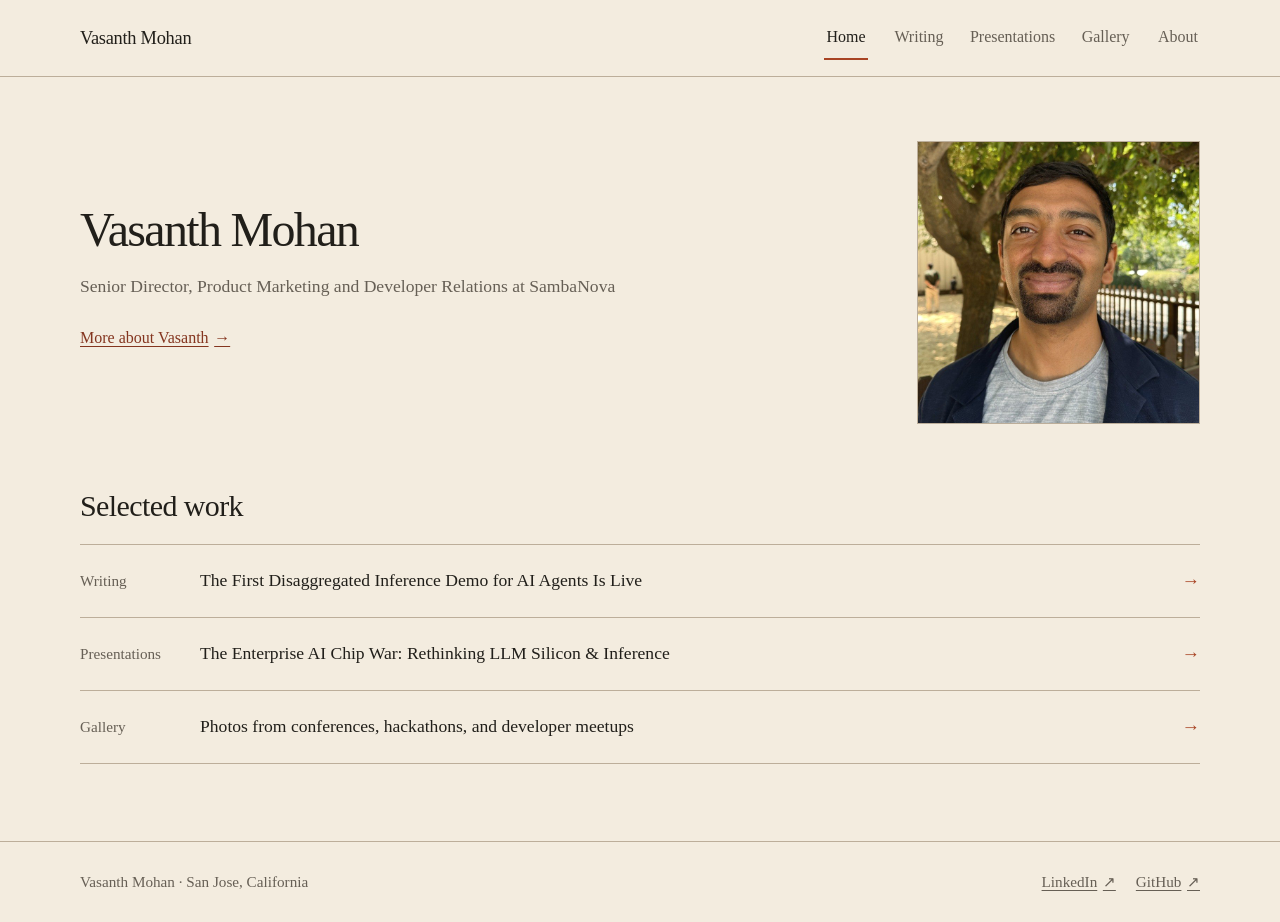
==== index.html @ ce63f0dd "Refresh stylesheet to display full event cover" ====
<!doctype html>
<html lang="en">
<head>
  <meta charset="utf-8">
  <meta name="viewport" content="width=device-width, initial-scale=1">
  <title>Vasanth Mohan — Selected Work</title>
  <meta name="description" content="Selected writing and presentations by Vasanth Mohan, Senior Director of Product Marketing and Developer Relations at SambaNova.">
  <meta name="theme-color" content="#f3ecdf">
  <meta name="color-scheme" content="light">
  <link rel="canonical" href="https://vmohan7.github.io/vm-portfolio/">
  <link rel="icon" href="assets/favicon.svg" type="image/svg+xml">
  <link rel="stylesheet" href="styles.css?v=6">
  <meta property="og:type" content="website">
  <meta property="og:title" content="Vasanth Mohan — Selected Work">
  <meta property="og:description" content="Writing, presentations, and field notes on AI, immersive technology, and developer communities.">
  <meta property="og:url" content="https://vmohan7.github.io/vm-portfolio/">
  <meta name="twitter:card" content="summary">
  <script type="application/ld+json">
    {
      "@context": "https://schema.org",
      "@type": "Person",
      "name": "Vasanth Mohan",
      "jobTitle": "Senior Director, Product Marketing and Developer Relations",
      "worksFor": {"@type": "Organization", "name": "SambaNova"},
      "url": "https://vmohan7.github.io/vm-portfolio/",
      "sameAs": [
        "https://www.linkedin.com/in/v-mohan",
        "https://github.com/vmohan7"
      ]
    }
  </script>
</head>
<body>
  <a class="skip-link" href="#main-content">Skip to content</a>

  <header class="site-header">
    <div class="header-inner">
      <a class="wordmark" href="index.html" aria-label="Vasanth Mohan, home">Vasanth Mohan</a>
      <nav class="site-nav" aria-label="Primary navigation">
        <a href="index.html" aria-current="page">Home</a>
        <a href="writing.html">Writing</a>
        <a href="talks.html">Presentations</a>
        <a href="gallery.html">Gallery</a>
        <a href="about.html">About</a>
      </nav>
    </div>
  </header>

  <main id="main-content" class="page-shell home-page">
    <section class="home-intro" aria-labelledby="page-title">
      <div class="home-copy">

        <h1 id="page-title">Vasanth Mohan</h1>
        <p class="page-lede">Senior Director, Product Marketing and Developer Relations at SambaNova</p>
        <a class="text-link" href="about.html">More about Vasanth <span aria-hidden="true">→</span></a>
      </div>
      <figure class="portrait-frame">
        <img src="assets/vasanth-mohan.jpg" width="800" height="800" alt="Portrait of Vasanth Mohan outdoors.">
      </figure>
    </section>

    <section class="selected-section" aria-labelledby="selected-title">
      <div class="section-heading">

        <h2 id="selected-title">Selected work</h2>
      </div>
      <ul class="selection-list">
        <li>
          <a href="writing.html">
            <span class="selection-label">Writing</span>
            <span class="selection-title">The First Disaggregated Inference Demo for AI Agents Is Live</span>
            <span class="selection-arrow" aria-hidden="true">→</span>
          </a>
        </li>
        <li>
          <a href="talks.html#code-story-2026">
            <span class="selection-label">Presentations</span>
            <span class="selection-title">The Enterprise AI Chip War: Rethinking LLM Silicon &amp; Inference</span>
            <span class="selection-arrow" aria-hidden="true">→</span>
          </a>
        </li>
        <li>
          <a href="gallery.html">
            <span class="selection-label">Gallery</span>
            <span class="selection-title">Photos from conferences, hackathons, and developer meetups</span>
            <span class="selection-arrow" aria-hidden="true">→</span>
          </a>
        </li>
      </ul>
    </section>
  </main>

  <footer class="site-footer">
    <div class="footer-inner">
      <p>Vasanth Mohan <span aria-hidden="true">·</span> San Jose, California</p>
      <div class="footer-links" aria-label="Profile links">
        <a href="https://www.linkedin.com/in/v-mohan" target="_blank" rel="noopener noreferrer">LinkedIn <span aria-hidden="true">↗</span></a>
        <a href="https://github.com/vmohan7" target="_blank" rel="noopener noreferrer">GitHub <span aria-hidden="true">↗</span></a>
      </div>
    </div>
  </footer>
</body>
</html>
---- styles.css ----
/* Vasanth Mohan — Selected Work */
:root {
  --paper: #f3ecdf;
  --paper-deep: #e9decd;
  --ink: #211f1a;
  --muted: #665f55;
  --line: #bcae9a;
  --accent: #a84424;
  --accent-dark: #84351f;
  --serif: "Iowan Old Style", "Palatino Linotype", Palatino, Georgia, serif;
  --content: 70rem;
  --measure: 43rem;
  --gutter: clamp(1.1rem, 4vw, 3rem);
}

* { box-sizing: border-box; }
html { scroll-behavior: smooth; }
body {
  min-height: 100vh;
  margin: 0;
  display: flex;
  flex-direction: column;
  background: var(--paper);
  color: var(--ink);
  font-family: var(--serif);
  font-size: 1rem;
  line-height: 1.65;
  text-rendering: optimizeLegibility;
  -webkit-font-smoothing: antialiased;
}

main { flex: 1; }
::selection { background: var(--accent); color: #fffaf0; }
a { color: inherit; text-decoration-thickness: .07em; text-underline-offset: .2em; }
img { display: block; max-width: 100%; height: auto; }
button { font: inherit; }

.skip-link {
  position: fixed;
  z-index: 20;
  top: .7rem;
  left: .7rem;
  padding: .65rem .9rem;
  background: var(--ink);
  color: var(--paper);
  transform: translateY(-180%);
  transition: transform 150ms ease;
}
.skip-link:focus { transform: translateY(0); }

:focus-visible {
  outline: 3px solid var(--accent);
  outline-offset: 3px;
}

.site-header {
  border-bottom: 1px solid var(--line);
}
.header-inner,
.footer-inner {
  width: min(calc(100% - (2 * var(--gutter))), var(--content));
  margin: 0 auto;
}
.header-inner {
  min-height: 4.75rem;
  display: flex;
  align-items: center;
  justify-content: space-between;
  gap: .75rem 2rem;
}
.wordmark {
  flex: 0 0 auto;
  font-family: var(--serif);
  font-size: 1.15rem;
  font-weight: 400;
  letter-spacing: -.015em;
  text-decoration: none;
}
.site-nav {
  display: flex;
  flex-wrap: wrap;
  justify-content: flex-end;
  gap: 0 clamp(.65rem, 2.5vw, 1.65rem);
}
.site-nav a {
  min-height: 44px;
  min-width: 44px;
  display: inline-flex;
  align-items: center;
  justify-content: center;
  border-bottom: 2px solid transparent;
  color: var(--muted);
  font-size: 1rem;
  font-weight: 400;
  text-decoration: none;
}
.site-nav a:hover { color: var(--accent-dark); }
.site-nav a[aria-current="page"] {
  border-bottom-color: var(--accent);
  color: var(--ink);
}

.page-shell {
  width: min(calc(100% - (2 * var(--gutter))), var(--content));
  margin: 0 auto;
  padding-block: clamp(2.5rem, 5vw, 4rem) clamp(3rem, 6vw, 5rem);
}
.page-intro {
  max-width: var(--measure);
  margin-bottom: clamp(2rem, 4vw, 3rem);
}
.entry-kicker {
  margin: 0 0 .55rem;
  color: var(--accent-dark);
  font-size: .95rem;
  font-weight: 400;
}
h1,
h2,
h3,
h4 {
  font-family: var(--serif);
  font-weight: 400;
  text-wrap: balance;
}
h1 {
  margin: 0;
  font-size: clamp(2.15rem, 5vw, 3rem);
  line-height: 1.04;
  letter-spacing: -.035em;
}
h2 {
  margin: 0;
  font-size: clamp(1.55rem, 3vw, 1.875rem);
  line-height: 1.18;
  letter-spacing: -.02em;
}
.page-lede {
  max-width: 41rem;
  margin: 1.15rem 0 0;
  color: var(--muted);
  font-family: var(--serif);
  font-size: 1.1rem;
  line-height: 1.55;
}
.text-link,
.action-link,
.profile-links a,
.footer-links a,
.gallery-item figcaption > a {
  display: inline-flex;
  align-items: center;
  min-height: 44px;
  gap: .35rem;
  color: var(--accent-dark);
  font-size: 1rem;
  font-weight: 400;
}

.home-intro {
  display: grid;
  grid-template-columns: minmax(0, 1.45fr) minmax(14rem, .55fr);
  gap: clamp(2rem, 7vw, 5.75rem);
  align-items: center;
}
.home-copy { max-width: 41rem; }
.home-copy .text-link { margin-top: 1rem; }
.portrait-frame {
  width: min(100%, 20rem);
  margin: 0;
  justify-self: end;
  background: var(--paper-deep);
  border: 1px solid var(--line);
}
.portrait-frame img {
  width: 100%;
  aspect-ratio: 1;
  object-fit: cover;
  filter: saturate(.88) contrast(1.02);
}
.selected-section {
  margin-top: clamp(2.75rem, 6vw, 4rem);
}
.section-heading { margin-bottom: 1.25rem; }

.selection-list {
  margin: 0;
  padding: 0;
  border-top: 1px solid var(--line);
  list-style: none;
}
.selection-list li { border-bottom: 1px solid var(--line); }
.selection-list a {
  min-height: 4.5rem;
  display: grid;
  grid-template-columns: 6.5rem minmax(0, 1fr) auto;
  gap: 1rem;
  align-items: center;
  padding: .9rem 0;
  text-decoration: none;
}
.selection-list a:hover .selection-title,
.selection-list a:hover .selection-arrow { color: var(--accent-dark); }
.selection-label { color: var(--muted); font-size: .95rem; }
.selection-title {
  font-family: var(--serif);
  font-size: 1.1rem;
  line-height: 1.35;
}
.selection-arrow { color: var(--accent); font-size: 1.15rem; }

.work-entry {
  display: grid;
  grid-template-columns: minmax(10rem, .55fr) minmax(0, 1.45fr);
  gap: clamp(2rem, 7vw, 6rem);
  padding-top: 1.75rem;
  border-top: 1px solid var(--ink);
}
.entry-meta p {
  margin: 0 0 1rem;
  color: var(--muted);
  font-size: .95rem;
  line-height: 1.5;
}
.entry-meta strong { color: var(--ink); font-weight: 600; }
.entry-body { max-width: 39rem; }
.entry-body h2 a { text-decoration: none; }
.entry-body h2 a:hover { color: var(--accent-dark); }
.entry-body > p:not(.entry-kicker) {
  margin: 1rem 0;
  color: var(--muted);
  font-family: var(--serif);
  font-size: 1.05rem;
}

.earlier-work { margin-top: clamp(2.75rem, 6vw, 4rem); }
.archive-list { margin: 0; padding: 0; list-style: none; }
.archive-item { padding: 1.5rem 0; border-top: 1px solid var(--line); }
.archive-item h3 {
  margin: 0;
  font-family: var(--serif);
  font-size: 1.4rem;
  font-weight: 400;
  line-height: 1.35;
}
.archive-item h3 a { text-decoration: none; }
.archive-item h3 a:hover { color: var(--accent-dark); }
.archive-item > p:not(.entry-kicker) {
  max-width: var(--measure);
  margin: .75rem 0;
  color: var(--muted);
  font-family: var(--serif);
}

.talk-list { display: grid; gap: clamp(2.25rem, 5vw, 3.5rem); }
.talk-entry {
  display: grid;
  grid-template-columns: minmax(18rem, .95fr) minmax(16rem, 1.05fr);
  gap: clamp(1.75rem, 5vw, 4.5rem);
  align-items: center;
  padding-top: 1.75rem;
  border-top: 1px solid var(--line);
}
.video-preview {
  position: relative;
  overflow: hidden;
  display: block;
  background: var(--ink);
  border: 1px solid var(--line);
}
.video-preview img {
  width: 100%;
  aspect-ratio: 16 / 9;
  object-fit: cover;
  filter: saturate(.8) contrast(1.02);
  transition: filter 160ms ease;
}
.video-preview:hover img { filter: saturate(1) contrast(1); }
.cover-preview img {
  object-fit: contain;
  object-position: center;
  background: var(--paper-deep);
}
.event-artwork img {
  aspect-ratio: 1;
  object-fit: contain;
  background: #080808;
}
.related-links-heading { margin: 1.25rem 0 -.85rem; font-size: .95rem; color: var(--muted); }
.play-label {
  position: absolute;
  right: .75rem;
  bottom: .75rem;
  min-height: 2.75rem;
  display: inline-flex;
  align-items: center;
  gap: .45rem;
  padding: .45rem .8rem;
  background: var(--paper);
  color: var(--ink);
  font-size: .95rem;
  font-weight: 400;
}

.gallery-grid {
  display: grid;
  grid-template-columns: repeat(3, minmax(0, 1fr));
  gap: 2.75rem 1.35rem;
}
.gallery-item { margin: 0; }
.gallery-item > img {
  width: 100%;
  aspect-ratio: 4 / 3;
  object-fit: cover;
  background: var(--paper-deep);
  border: 1px solid var(--line);
  filter: saturate(.9) contrast(1.01);
}
.gallery-item figcaption { padding-top: 1rem; }
.gallery-item figcaption h2 { font-size: 1.5rem; }
.gallery-item figcaption p {
  margin: .45rem 0 .25rem;
  color: var(--muted);
  font-family: var(--serif);
}
.gallery-item figcaption > a { font-size: .95rem; }

.about-profile {
  display: grid;
  grid-template-columns: minmax(14rem, 20rem) minmax(0, 1fr);
  gap: clamp(2.25rem, 7vw, 6rem);
  align-items: center;
}
.about-portrait { justify-self: start; }
.about-copy { max-width: 39rem; }

.about-copy > p { color: var(--muted); }
.about-copy .about-lead {
  margin-top: 0;
  color: var(--ink);
  font-family: var(--serif);
  font-size: 1.2rem;
  line-height: 1.5;
}
.profile-links {
  display: flex;
  flex-wrap: wrap;
  gap: .5rem 1.5rem;
  margin-top: 1.25rem;
}
.bios {
  max-width: var(--measure);
  margin-top: clamp(2.75rem, 6vw, 4rem);
}
.bio-block {
  padding: 1.35rem 0 1.55rem;
  border-top: 1px solid var(--line);
}
.bio-heading {
  display: flex;
  align-items: center;
  justify-content: space-between;
  gap: 1rem;
}
.bio-heading h3 { margin: 0; font-size: 1.3rem; }
.bio-block > p {
  margin: .8rem 0 0;
  color: var(--muted);
  font-family: var(--serif);
  font-size: 1.05rem;
}
.copy-button {
  min-width: 5rem;
  min-height: 44px;
  padding: .45rem .75rem;
  border: 1px solid var(--line);
  background: transparent;
  color: var(--ink);
  cursor: pointer;
  font-size: .95rem;
  font-weight: 400;
}
.copy-button:hover { border-color: var(--accent-dark); color: var(--accent-dark); }
.copy-button[data-state="copied"] { background: var(--ink); border-color: var(--ink); color: var(--paper); }
.copy-status { min-height: 1.6em; margin: .7rem 0 0; color: var(--accent-dark); font-size: .95rem; }
.noscript-note { color: var(--muted); font-size: .95rem; }

.site-footer { border-top: 1px solid var(--line); }
.footer-inner {
  min-height: 5rem;
  display: flex;
  align-items: center;
  justify-content: space-between;
  gap: 1rem 2rem;
  color: var(--muted);
  font-size: .95rem;
}
.footer-inner p { margin: 0; }
.footer-links { display: flex; gap: 1.25rem; }
.footer-links a { color: var(--muted); font-size: .95rem; }
.footer-links a:hover { color: var(--accent-dark); }

@media (max-width: 760px) {
  .header-inner {
    align-items: flex-start;
    flex-direction: column;
    padding-block: .8rem;
  }
  .site-nav {
    width: 100%;
    justify-content: flex-start;
  }
  .home-intro,
  .work-entry,
  .talk-entry,
  .about-profile { grid-template-columns: 1fr; }
  .portrait-frame { width: min(72vw, 18rem); justify-self: center; }
  .home-intro .portrait-frame { grid-row: 1; }
  .gallery-grid { grid-template-columns: repeat(2, minmax(0, 1fr)); }
}

@media (max-width: 520px) {
  h1 { font-size: 2.15rem; }
  .page-shell { padding-top: 2.5rem; }
  .site-nav { gap: 0 .75rem; }
  .site-nav a { font-size: .95rem; }
  .selection-list a {
    grid-template-columns: 1fr auto;
    gap: .25rem 1rem;
    padding-block: 1rem;
  }
  .selection-label { grid-column: 1; }
  .selection-title { grid-column: 1; }
  .selection-arrow { grid-column: 2; grid-row: 1 / span 2; }
  .gallery-grid { grid-template-columns: 1fr; }
  .footer-inner {
    align-items: flex-start;
    flex-direction: column;
    padding-block: 1rem;
  }
}

@media (prefers-reduced-motion: reduce) {
  html { scroll-behavior: auto; }
  *, *::before, *::after {
    transition-duration: .01ms !important;
    animation-duration: .01ms !important;
    animation-iteration-count: 1 !important;
  }
}

@media print {
  .site-nav,
  .copy-button,
  .play-label,
  .footer-links { display: none; }
  body { background: #fff; color: #000; }
  .page-shell { padding-block: 2rem; }
  .site-footer { break-before: avoid; }
}
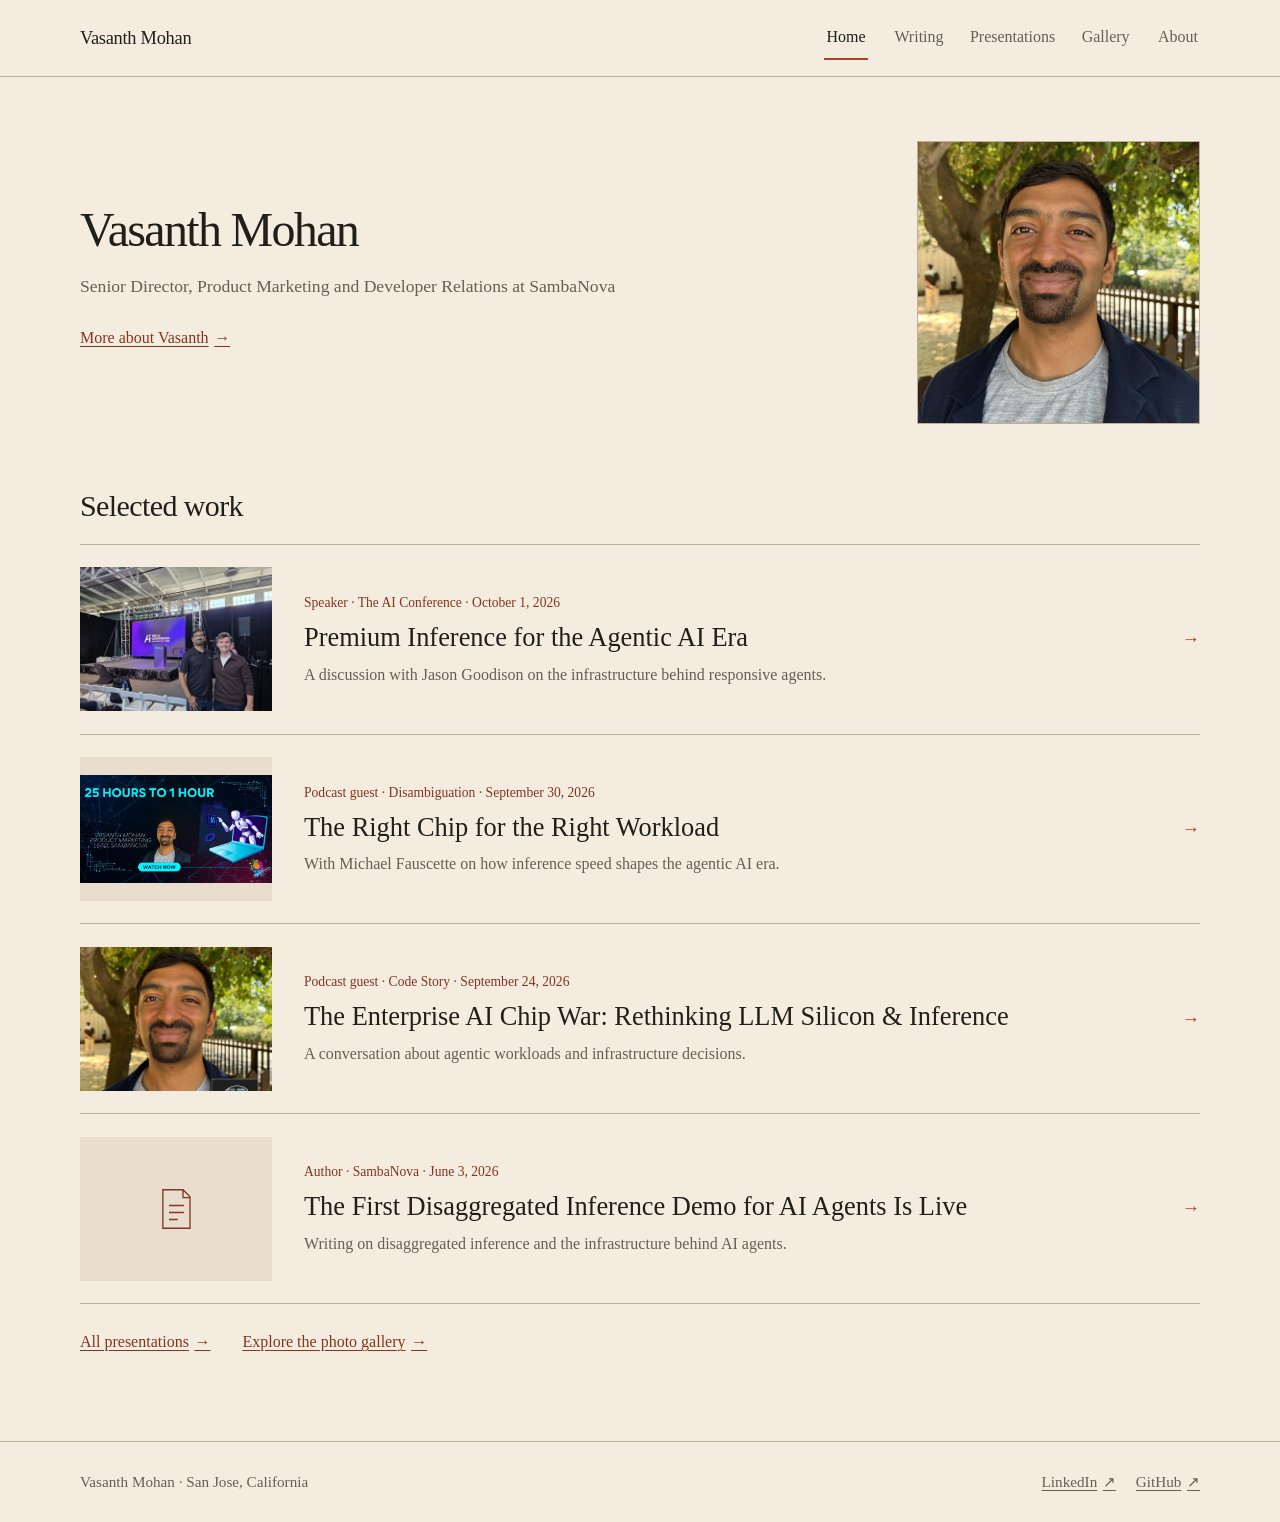
==== commit 4c398d92: "Refresh homepage selections with recent work and imagery" ====
--- a/index.html
+++ b/index.html
@@ -7,13 +7,13 @@
   <meta name="description" content="Selected writing and presentations by Vasanth Mohan, Senior Director of Product Marketing and Developer Relations at SambaNova.">
   <meta name="theme-color" content="#f3ecdf">
   <meta name="color-scheme" content="light">
-  <link rel="canonical" href="https://vmohan7.github.io/vm-portfolio/">
+  <link rel="canonical" href="https://www.vasanthmohan.com/">
   <link rel="icon" href="assets/favicon.svg" type="image/svg+xml">
-  <link rel="stylesheet" href="styles.css?v=6">
+  <link rel="stylesheet" href="styles.css?v=7">
   <meta property="og:type" content="website">
   <meta property="og:title" content="Vasanth Mohan — Selected Work">
   <meta property="og:description" content="Writing, presentations, and field notes on AI, immersive technology, and developer communities.">
-  <meta property="og:url" content="https://vmohan7.github.io/vm-portfolio/">
+  <meta property="og:url" content="https://www.vasanthmohan.com/">
   <meta name="twitter:card" content="summary">
   <script type="application/ld+json">
     {
@@ -22,7 +22,7 @@
       "name": "Vasanth Mohan",
       "jobTitle": "Senior Director, Product Marketing and Developer Relations",
       "worksFor": {"@type": "Organization", "name": "SambaNova"},
-      "url": "https://vmohan7.github.io/vm-portfolio/",
+      "url": "https://www.vasanthmohan.com/",
       "sameAs": [
         "https://www.linkedin.com/in/v-mohan",
         "https://github.com/vmohan7"
@@ -64,29 +64,56 @@
 
         <h2 id="selected-title">Selected work</h2>
       </div>
-      <ul class="selection-list">
+      <ul class="selection-list home-selections">
         <li>
-          <a href="writing.html">
-            <span class="selection-label">Writing</span>
-            <span class="selection-title">The First Disaggregated Inference Demo for AI Agents Is Live</span>
+          <a href="talks.html#ai-conference-2026">
+            <span class="selection-visual"><img src="assets/gallery/ai-conference-2026.jpg" width="800" height="600" loading="lazy" alt="Two attendees beside The AI Conference stage."></span>
+            <span class="selection-copy">
+              <span class="selection-label">Speaker · The AI Conference · October 1, 2026</span>
+              <span class="selection-title">Premium Inference for the Agentic AI Era</span>
+              <span class="selection-summary">A discussion with Jason Goodison on the infrastructure behind responsive agents.</span>
+            </span>
+            <span class="selection-arrow" aria-hidden="true">→</span>
+          </a>
+        </li>
+        <li>
+          <a href="talks.html#disambiguation-2026">
+            <span class="selection-visual episode-visual"><img src="assets/presentations/disambiguation-2026.jpg" width="1280" height="720" loading="lazy" alt="Disambiguation Podcast episode artwork."></span>
+            <span class="selection-copy">
+              <span class="selection-label">Podcast guest · Disambiguation · September 30, 2026</span>
+              <span class="selection-title">The Right Chip for the Right Workload</span>
+              <span class="selection-summary">With Michael Fauscette on how inference speed shapes the agentic AI era.</span>
+            </span>
             <span class="selection-arrow" aria-hidden="true">→</span>
           </a>
         </li>
         <li>
           <a href="talks.html#code-story-2026">
-            <span class="selection-label">Presentations</span>
-            <span class="selection-title">The Enterprise AI Chip War: Rethinking LLM Silicon &amp; Inference</span>
+            <span class="selection-visual episode-visual"><img src="assets/presentations/code-story-2026.jpg" width="800" height="800" loading="lazy" alt="Code Story episode artwork."></span>
+            <span class="selection-copy">
+              <span class="selection-label">Podcast guest · Code Story · September 24, 2026</span>
+              <span class="selection-title">The Enterprise AI Chip War: Rethinking LLM Silicon &amp; Inference</span>
+              <span class="selection-summary">A conversation about agentic workloads and infrastructure decisions.</span>
+            </span>
             <span class="selection-arrow" aria-hidden="true">→</span>
           </a>
         </li>
         <li>
-          <a href="gallery.html">
-            <span class="selection-label">Gallery</span>
-            <span class="selection-title">Photos from conferences, hackathons, and developer meetups</span>
+          <a href="writing.html">
+            <span class="selection-visual writing-visual" aria-hidden="true"><svg viewBox="0 0 64 64" fill="none" stroke="currentColor" stroke-width="1.5" focusable="false"><path d="M17 10h23l8 8v36H17zM40 10v9h8M24 28h17M24 36h17M24 44h10"/></svg></span>
+            <span class="selection-copy">
+              <span class="selection-label">Author · SambaNova · June 3, 2026</span>
+              <span class="selection-title">The First Disaggregated Inference Demo for AI Agents Is Live</span>
+              <span class="selection-summary">Writing on disaggregated inference and the infrastructure behind AI agents.</span>
+            </span>
             <span class="selection-arrow" aria-hidden="true">→</span>
           </a>
         </li>
       </ul>
+      <div class="selection-browse">
+        <a class="text-link" href="talks.html">All presentations <span aria-hidden="true">→</span></a>
+        <a class="text-link" href="gallery.html">Explore the photo gallery <span aria-hidden="true">→</span></a>
+      </div>
     </section>
   </main>
 
--- a/styles.css
+++ b/styles.css
@@ -208,6 +208,43 @@
   line-height: 1.35;
 }
 .selection-arrow { color: var(--accent); font-size: 1.15rem; }
+
+/* Homepage selections use real work imagery, not decorative cards. */
+.selection-list.home-selections a {
+  grid-template-columns: clamp(8rem, 17vw, 12rem) minmax(0, 1fr) auto;
+  gap: clamp(1rem, 3vw, 2rem);
+  padding-block: 1.4rem;
+}
+.selection-visual {
+  display: grid;
+  place-items: center;
+  aspect-ratio: 4 / 3;
+  background: var(--paper-deep);
+  overflow: hidden;
+}
+.selection-visual img { width: 100%; height: 100%; object-fit: cover; }
+.episode-visual img { object-fit: contain; }
+.selection-copy { min-width: 0; }
+.selection-copy > span { display: block; }
+.home-selections .selection-label { color: var(--accent-dark); font-size: .85rem; }
+.home-selections .selection-title {
+  margin-top: .35rem;
+  font-size: clamp(1.25rem, 2.4vw, 1.65rem);
+  text-wrap: balance;
+}
+.selection-summary { margin-top: .45rem; color: var(--muted); font-size: 1rem; line-height: 1.5; }
+.writing-visual { color: var(--accent-dark); }
+.writing-visual svg { width: 3.5rem; height: 3.5rem; }
+.selection-browse { display: flex; flex-wrap: wrap; gap: .5rem 2rem; margin-top: 1rem; }
+@media (max-width: 520px) {
+  .selection-list.home-selections a { grid-template-columns: 5.25rem minmax(0, 1fr) auto; gap: .75rem; padding-block: 1.2rem; }
+  .home-selections .selection-visual { align-self: start; }
+  .home-selections .selection-arrow { grid-column: 3; grid-row: 1; }
+  .home-selections .selection-title { font-size: 1.2rem; }
+  .home-selections .selection-label { font-size: .8rem; }
+  .selection-summary { font-size: .95rem; }
+  .writing-visual svg { width: 2.5rem; height: 2.5rem; }
+}
 
 .work-entry {
   display: grid;
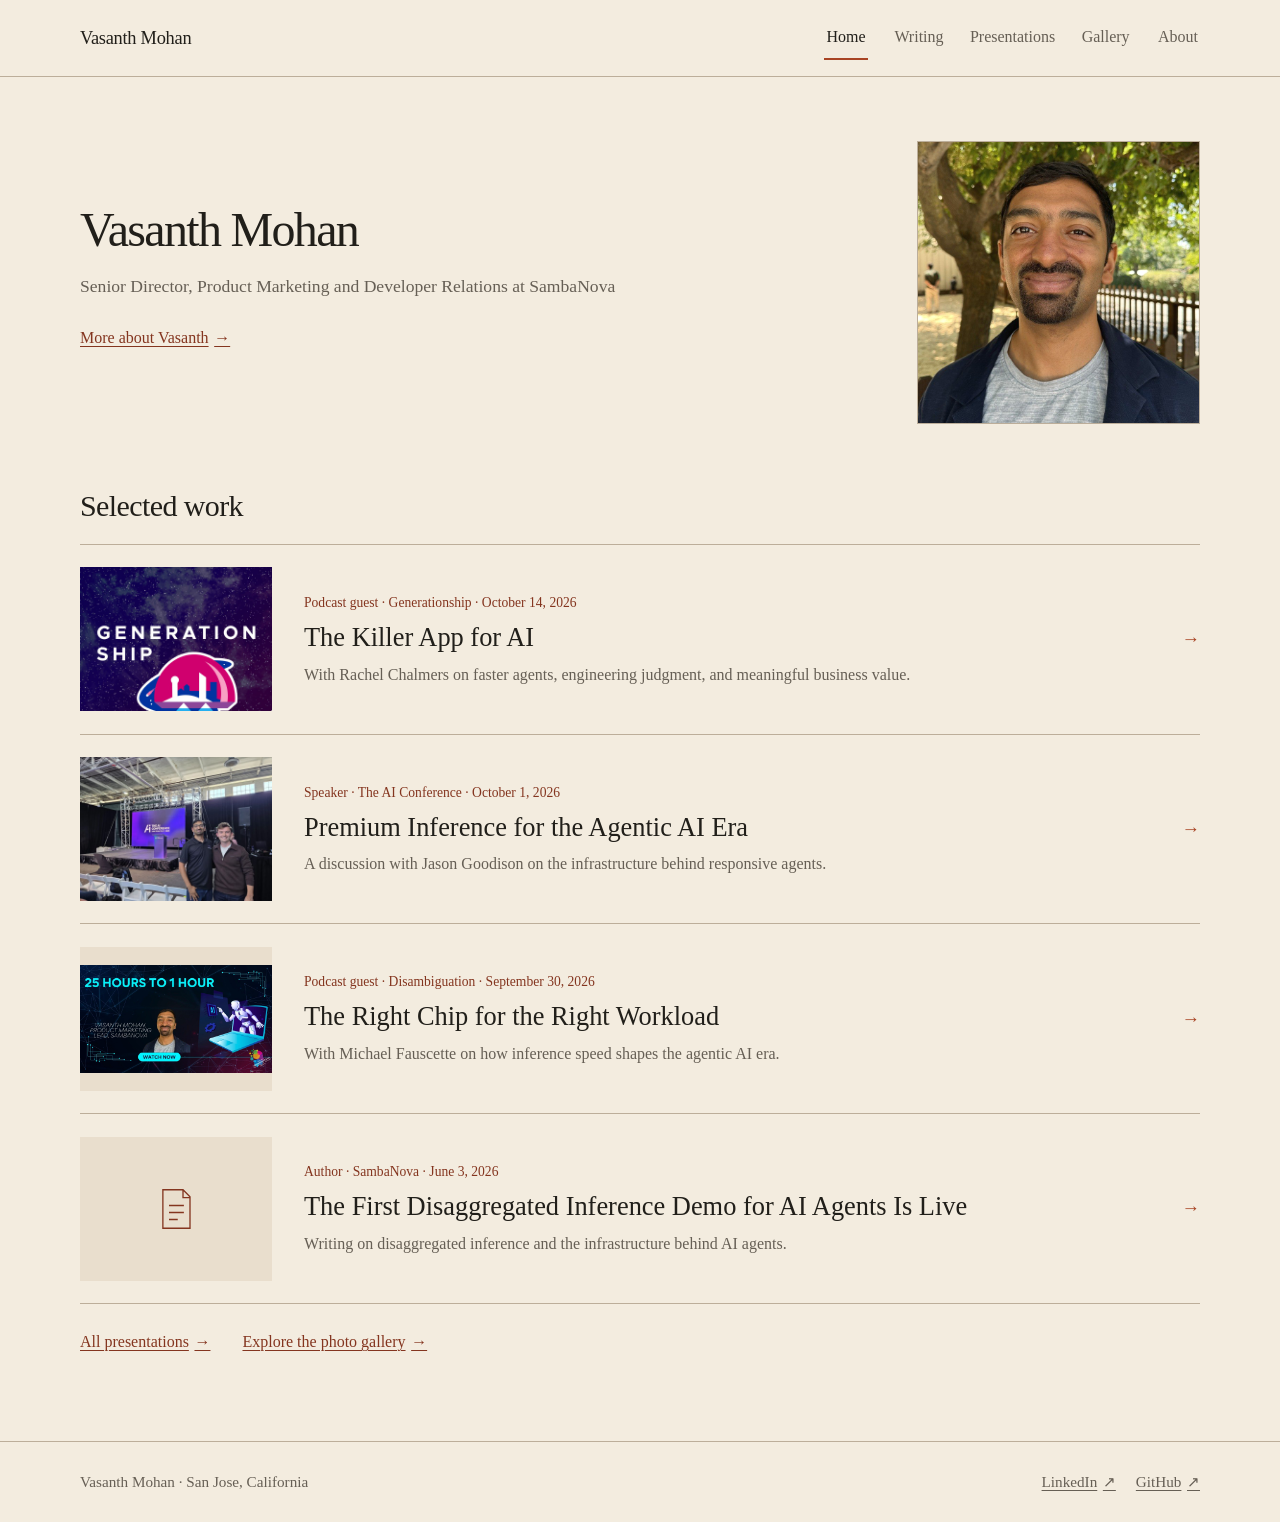
==== commit ba0ff265: "Add Heavybit Generationship interview and homepage feature" ====
--- a/index.html
+++ b/index.html
@@ -66,6 +66,17 @@
       </div>
       <ul class="selection-list home-selections">
         <li>
+          <a href="talks.html#generationship-2026">
+            <span class="selection-visual episode-visual"><img src="assets/presentations/generationship-2026.jpg" width="800" height="800" loading="lazy" alt="Generationship podcast cover with a spacecraft against a star field."></span>
+            <span class="selection-copy">
+              <span class="selection-label">Podcast guest · Generationship · October 14, 2026</span>
+              <span class="selection-title">The Killer App for AI</span>
+              <span class="selection-summary">With Rachel Chalmers on faster agents, engineering judgment, and meaningful business value.</span>
+            </span>
+            <span class="selection-arrow" aria-hidden="true">→</span>
+          </a>
+        </li>
+        <li>
           <a href="talks.html#ai-conference-2026">
             <span class="selection-visual"><img src="assets/gallery/ai-conference-2026.jpg" width="800" height="600" loading="lazy" alt="Two attendees beside The AI Conference stage."></span>
             <span class="selection-copy">
@@ -83,17 +94,6 @@
               <span class="selection-label">Podcast guest · Disambiguation · September 30, 2026</span>
               <span class="selection-title">The Right Chip for the Right Workload</span>
               <span class="selection-summary">With Michael Fauscette on how inference speed shapes the agentic AI era.</span>
-            </span>
-            <span class="selection-arrow" aria-hidden="true">→</span>
-          </a>
-        </li>
-        <li>
-          <a href="talks.html#code-story-2026">
-            <span class="selection-visual episode-visual"><img src="assets/presentations/code-story-2026.jpg" width="800" height="800" loading="lazy" alt="Code Story episode artwork."></span>
-            <span class="selection-copy">
-              <span class="selection-label">Podcast guest · Code Story · September 24, 2026</span>
-              <span class="selection-title">The Enterprise AI Chip War: Rethinking LLM Silicon &amp; Inference</span>
-              <span class="selection-summary">A conversation about agentic workloads and infrastructure decisions.</span>
             </span>
             <span class="selection-arrow" aria-hidden="true">→</span>
           </a>
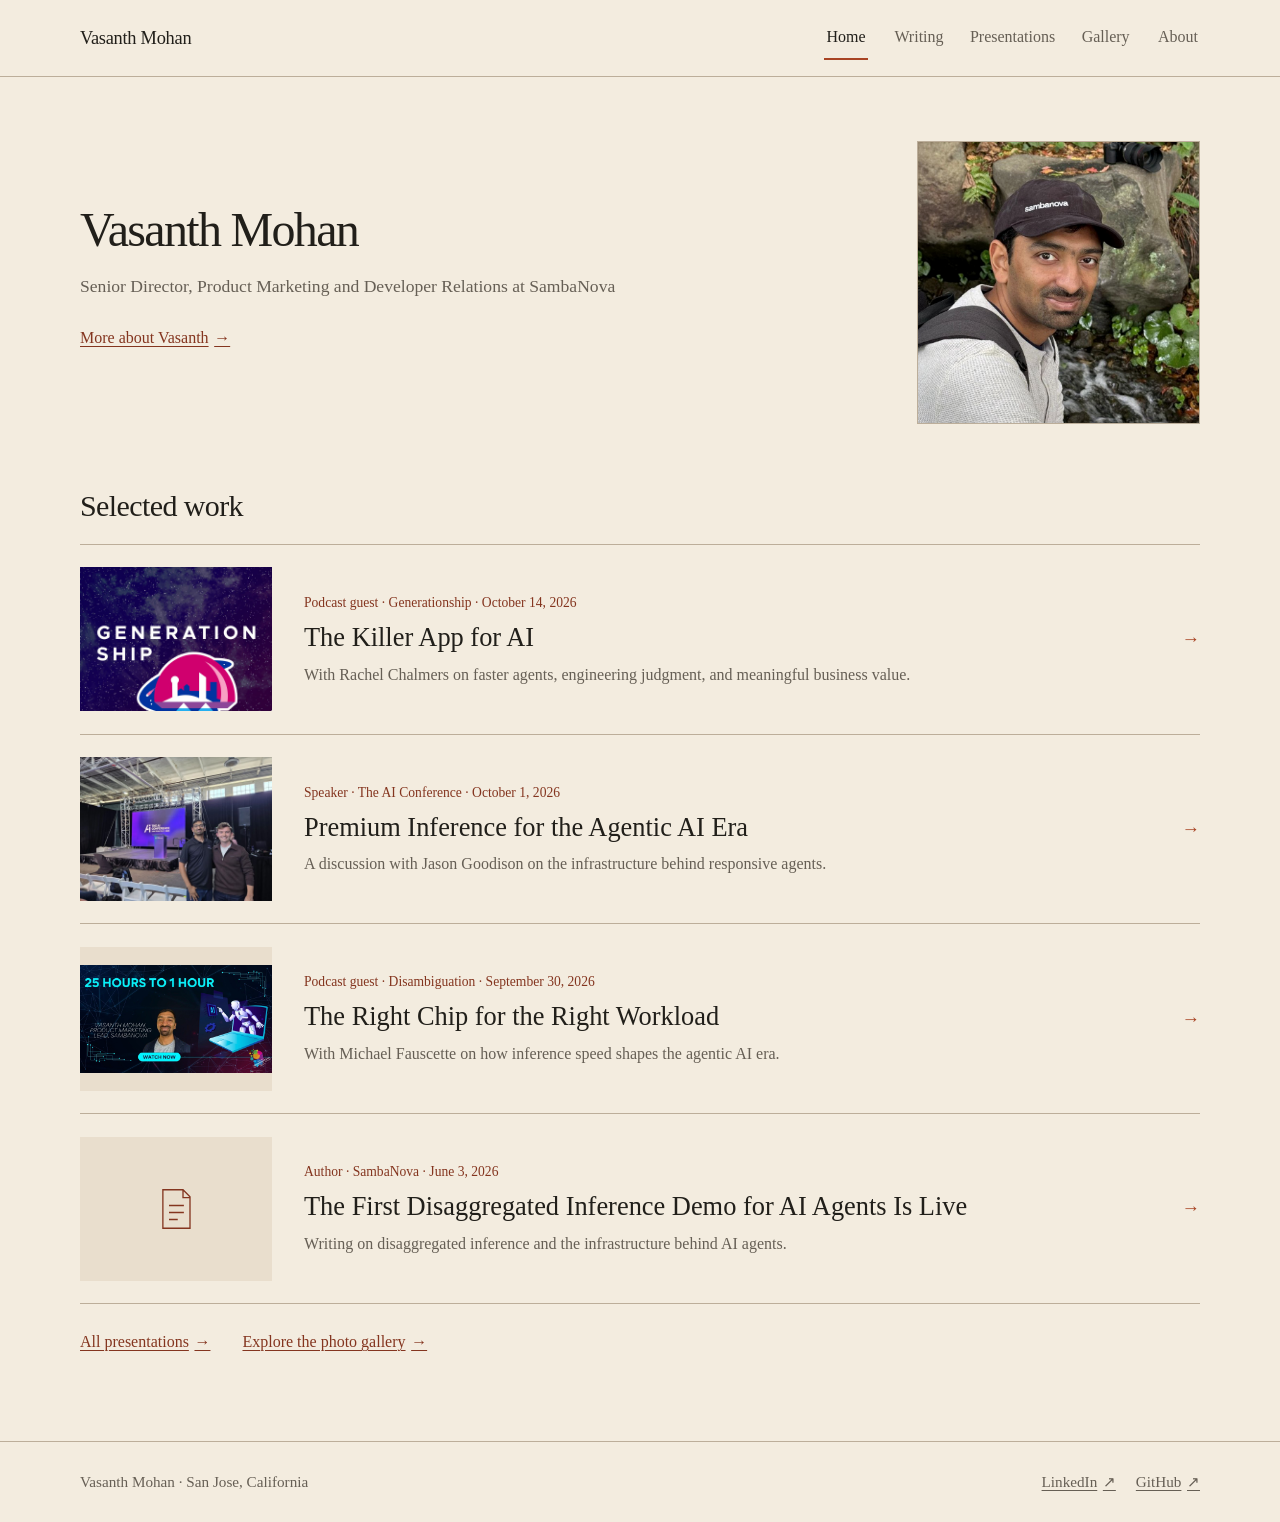
==== commit 7887b62a: "Use supplied face-centered portrait on Home and About" ====
--- a/index.html
+++ b/index.html
@@ -55,7 +55,7 @@
         <a class="text-link" href="about.html">More about Vasanth <span aria-hidden="true">→</span></a>
       </div>
       <figure class="portrait-frame">
-        <img src="assets/vasanth-mohan.jpg" width="800" height="800" alt="Portrait of Vasanth Mohan outdoors.">
+        <img src="assets/vasanth-mohan-portrait.jpg" width="800" height="800" alt="Portrait of Vasanth Mohan outdoors.">
       </figure>
     </section>
 
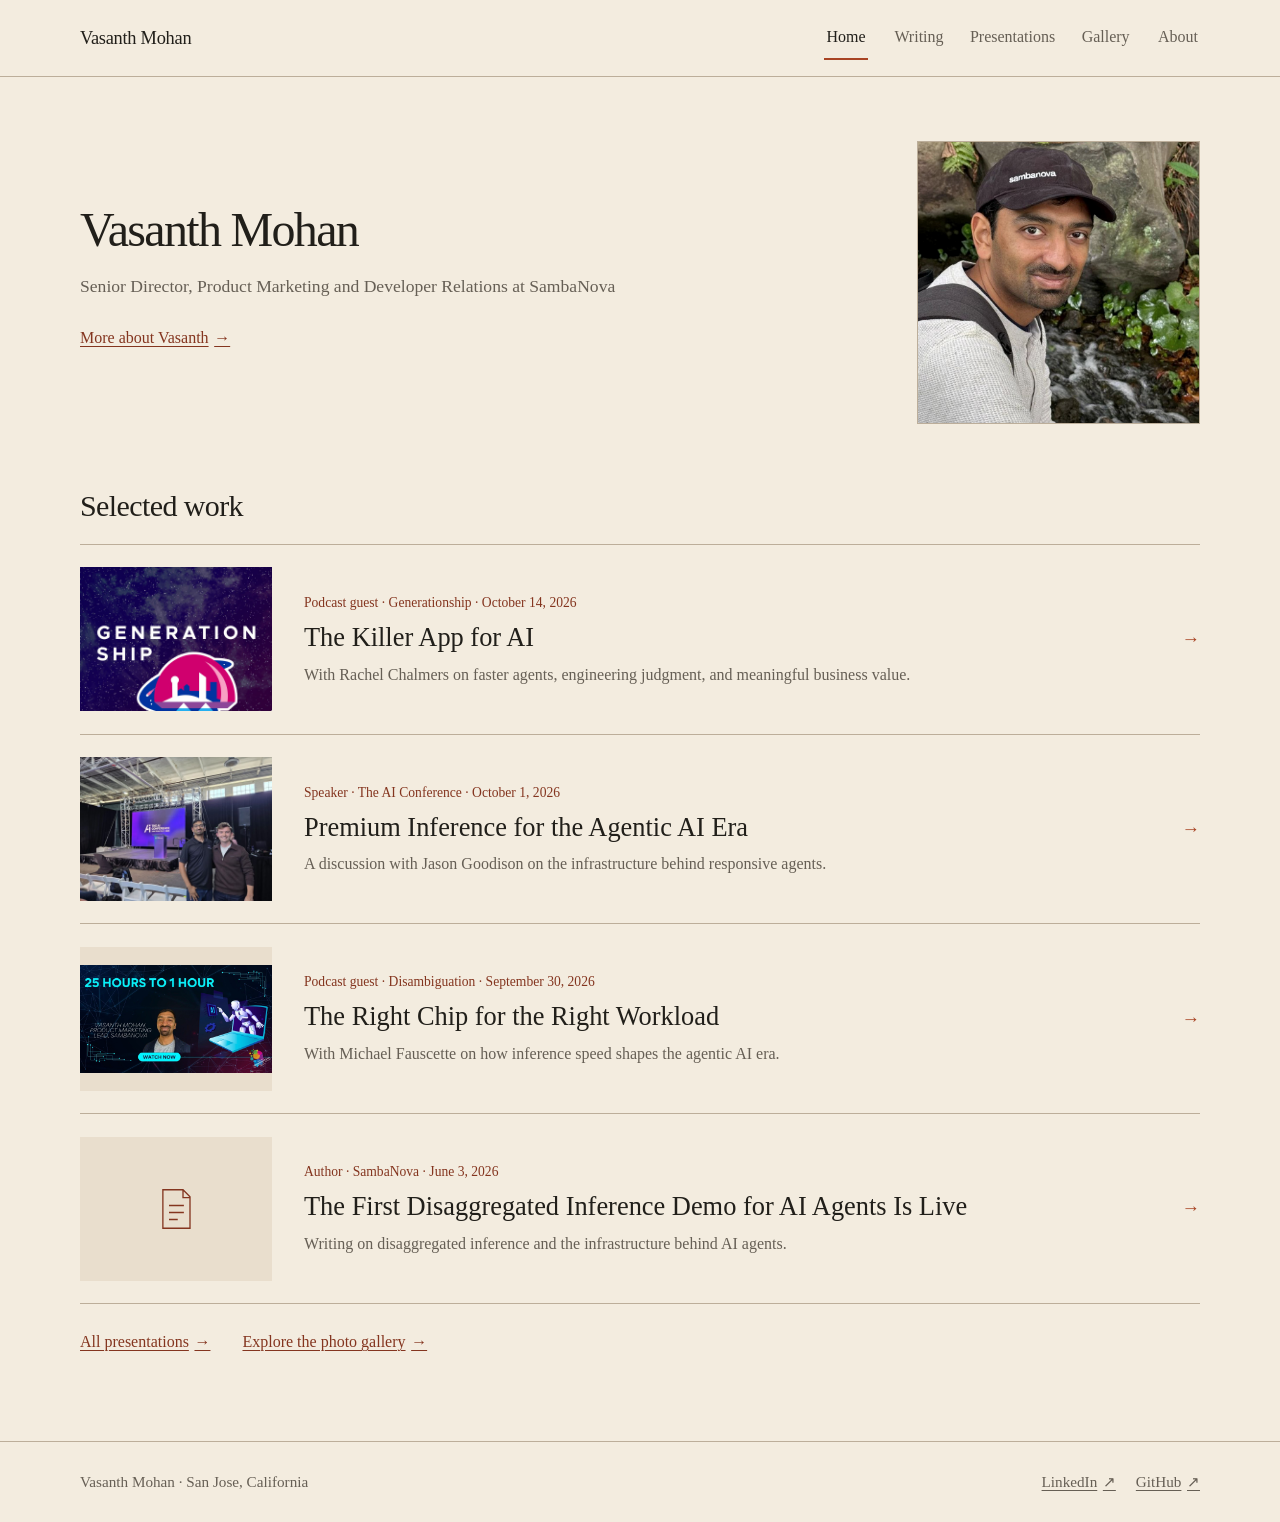
==== commit c9d82c36: "Recenter portrait and crop out background camera" ====
--- a/index.html
+++ b/index.html
@@ -55,7 +55,7 @@
         <a class="text-link" href="about.html">More about Vasanth <span aria-hidden="true">→</span></a>
       </div>
       <figure class="portrait-frame">
-        <img src="assets/vasanth-mohan-portrait.jpg" width="800" height="800" alt="Portrait of Vasanth Mohan outdoors.">
+        <img src="assets/vasanth-mohan-portrait-v2.jpg" width="800" height="800" alt="Portrait of Vasanth Mohan outdoors.">
       </figure>
     </section>
 
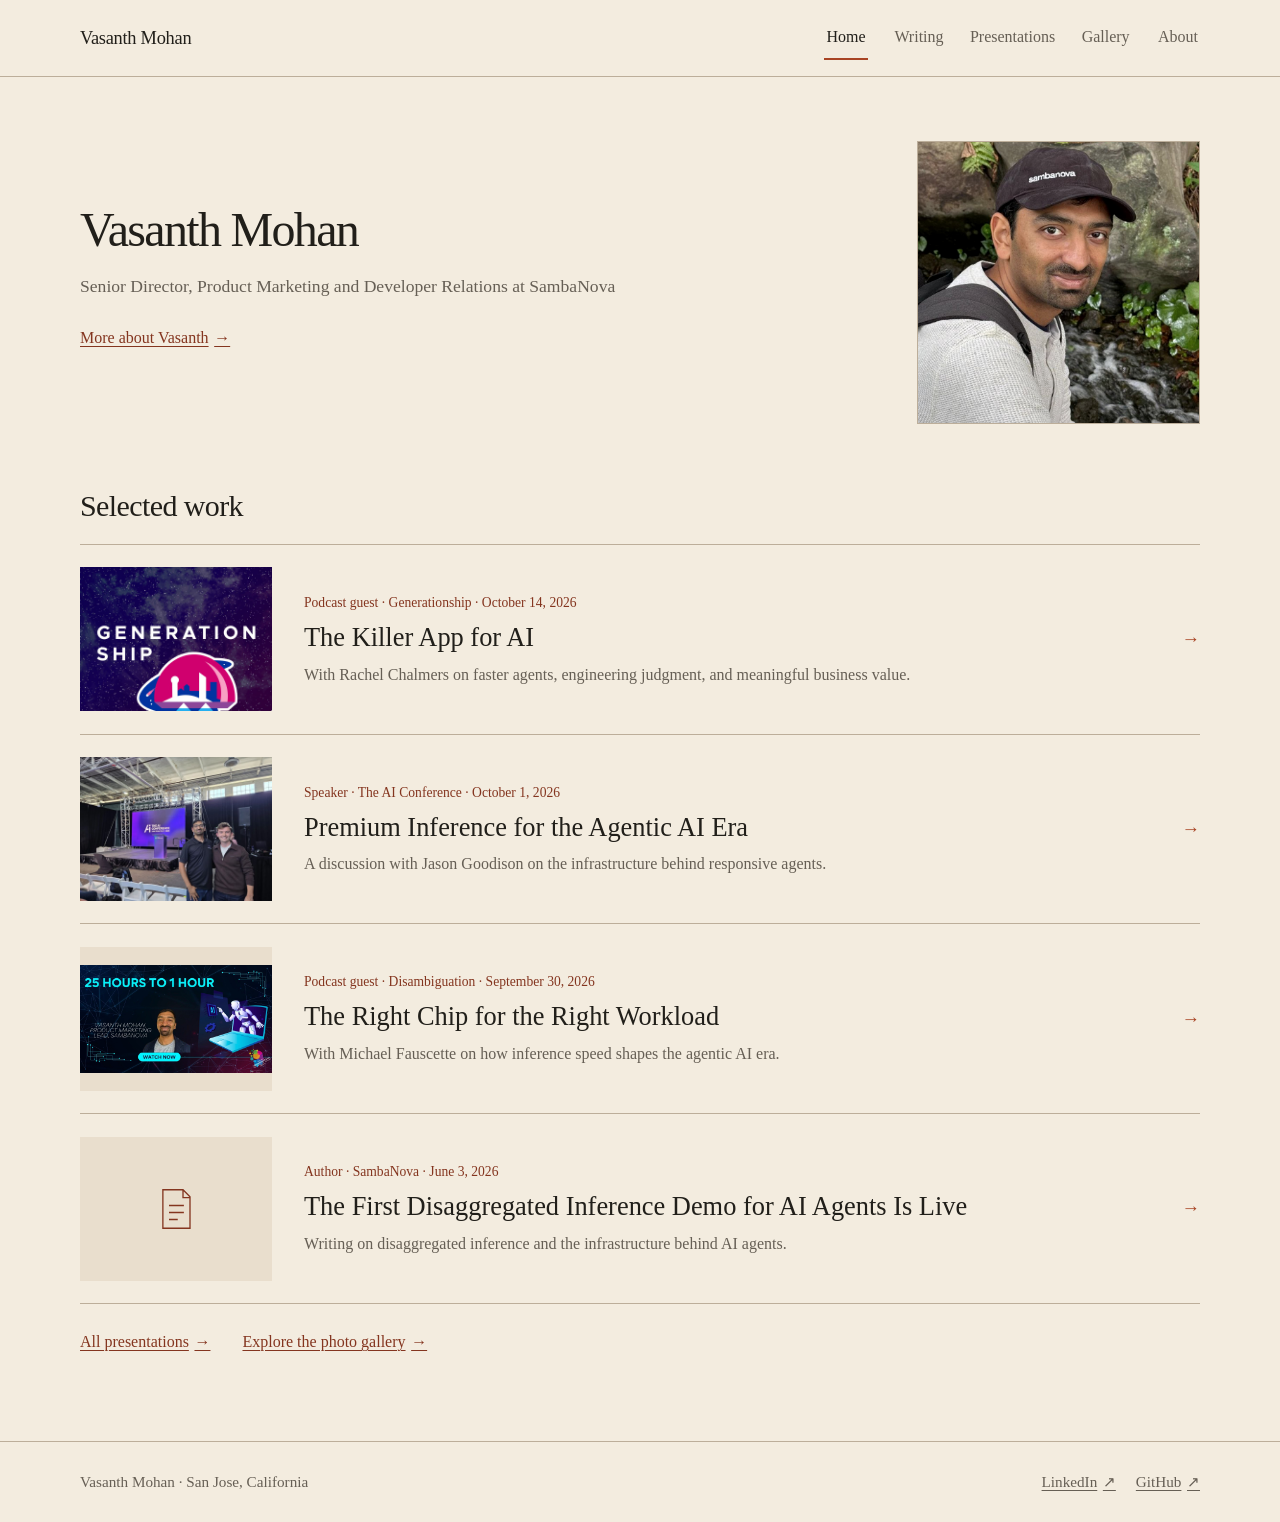
==== commit 4f336f3a: "Shift portrait subject right per corrected framing" ====
--- a/index.html
+++ b/index.html
@@ -55,7 +55,7 @@
         <a class="text-link" href="about.html">More about Vasanth <span aria-hidden="true">→</span></a>
       </div>
       <figure class="portrait-frame">
-        <img src="assets/vasanth-mohan-portrait-v2.jpg" width="800" height="800" alt="Portrait of Vasanth Mohan outdoors.">
+        <img src="assets/vasanth-mohan-portrait-v3.jpg" width="800" height="800" alt="Portrait of Vasanth Mohan outdoors.">
       </figure>
     </section>
 
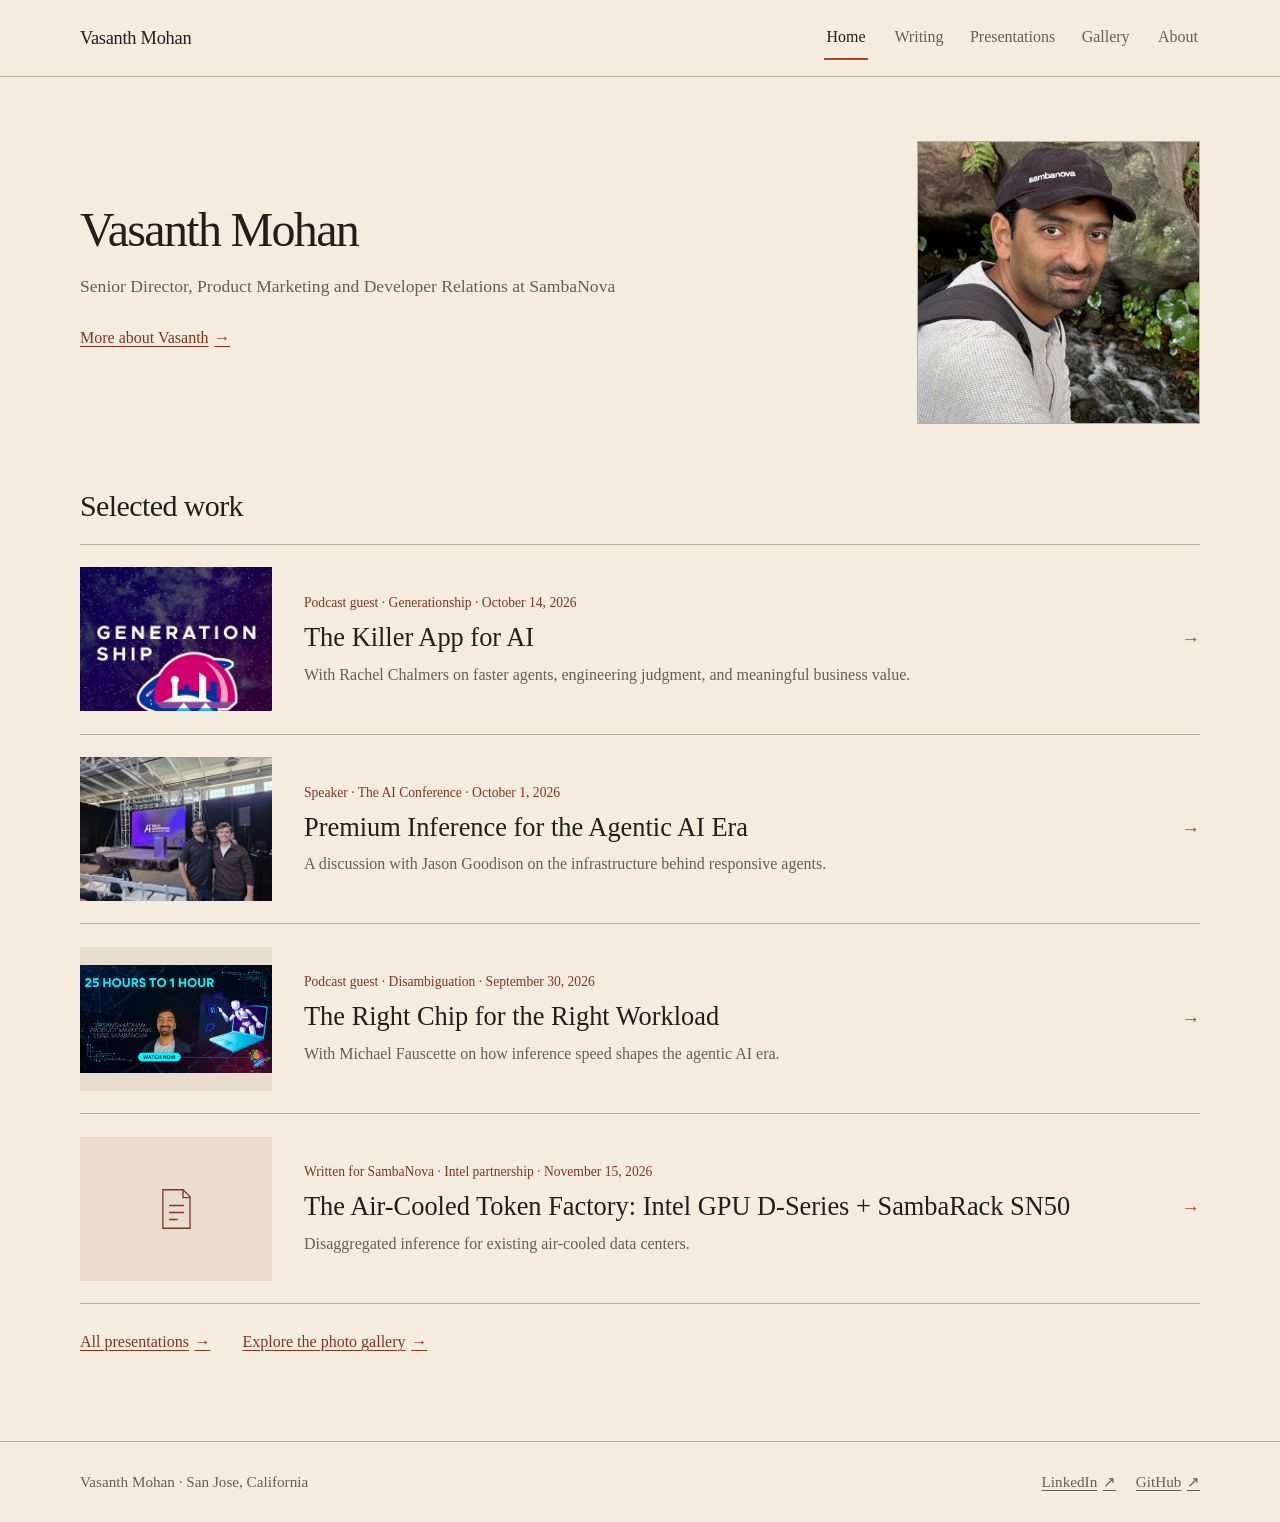
==== commit f2dcd5f1: "Add SambaNova Intel token factory article with author credit" ====
--- a/index.html
+++ b/index.html
@@ -99,12 +99,12 @@
           </a>
         </li>
         <li>
-          <a href="writing.html">
+          <a href="writing.html#air-cooled-token-factory">
             <span class="selection-visual writing-visual" aria-hidden="true"><svg viewBox="0 0 64 64" fill="none" stroke="currentColor" stroke-width="1.5" focusable="false"><path d="M17 10h23l8 8v36H17zM40 10v9h8M24 28h17M24 36h17M24 44h10"/></svg></span>
             <span class="selection-copy">
-              <span class="selection-label">Author · SambaNova · June 3, 2026</span>
-              <span class="selection-title">The First Disaggregated Inference Demo for AI Agents Is Live</span>
-              <span class="selection-summary">Writing on disaggregated inference and the infrastructure behind AI agents.</span>
+              <span class="selection-label">Written for SambaNova · Intel partnership · November 15, 2026</span>
+              <span class="selection-title">The Air-Cooled Token Factory: Intel GPU D-Series + SambaRack SN50</span>
+              <span class="selection-summary">Disaggregated inference for existing air-cooled data centers.</span>
             </span>
             <span class="selection-arrow" aria-hidden="true">→</span>
           </a>
